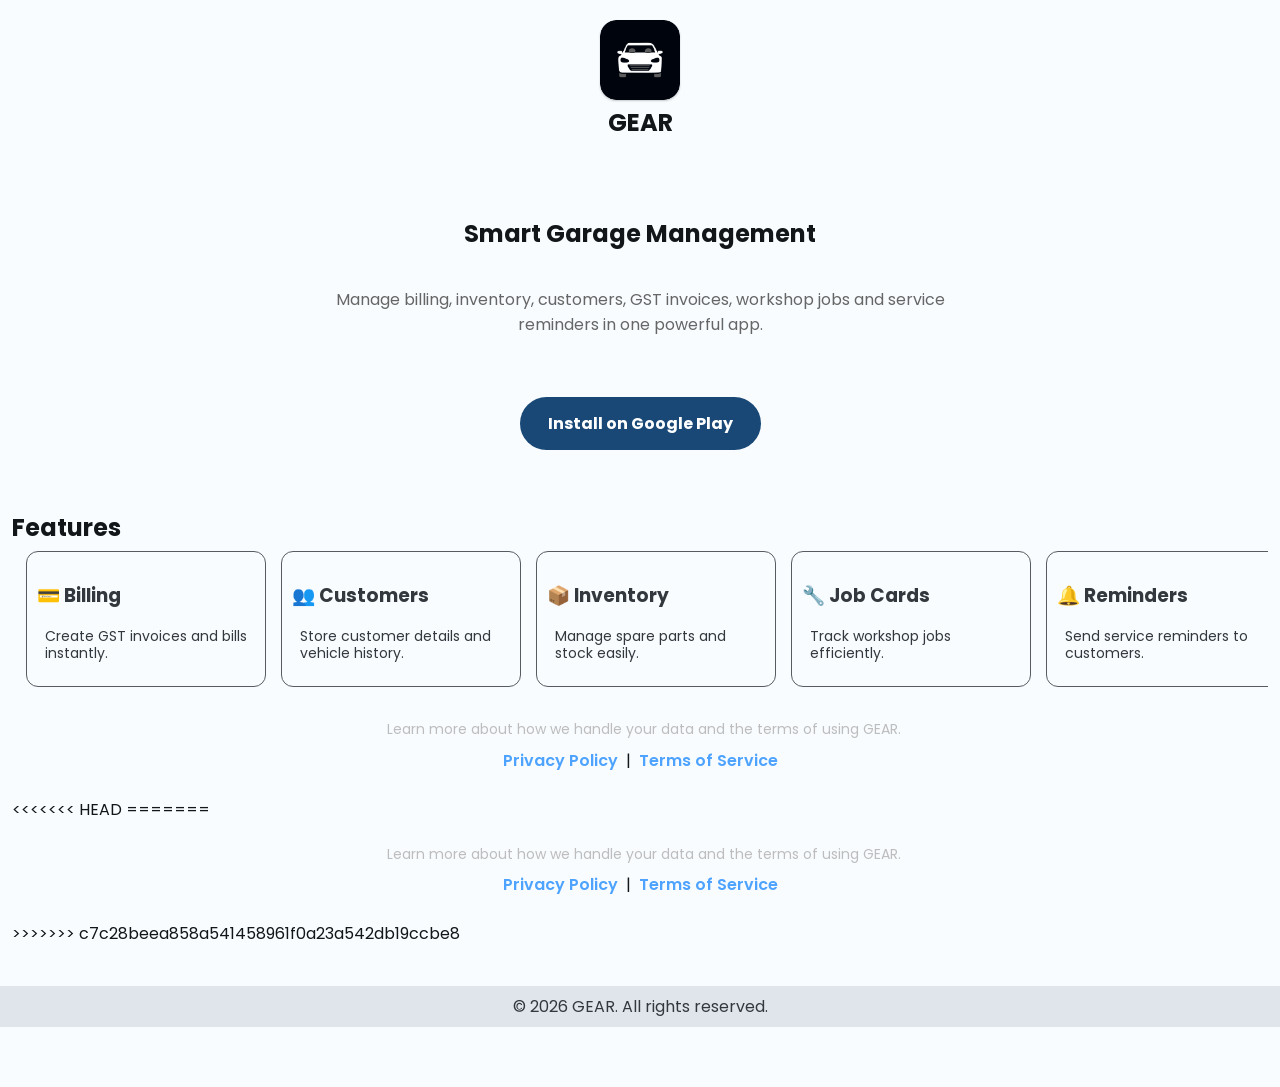
==== index.html @ 9f18edc9 "no" ====
<!DOCTYPE html>
<html lang="en">

  <head>
    <meta charset="UTF-8">
    <meta name="viewport" content="width=device-width, initial-scale=1.0">
    <title>GEAR - Smart Garage Management</title>
    <link rel="stylesheet" href="style.css">
  </head>

  <body>


    <!-- App Launcher or Grid list icon integration code setup link options layout -->
    <div class="app-item-container">
      <div class="app-icon" aria-label="App Launcher Icon" role="img"></div>
      <h1>GEAR</h1>
    </div>



    <section class="hero">
      <h2>Smart Garage Management</h2>

      <p>
        Manage billing, inventory, customers, GST invoices,
        workshop jobs and service reminders in one powerful app.
      </p>


      <a class="play-btn" href="https://play.google.com/store/apps/details?id=blueleaf.soft.gear">Install on Google
        Play </a>
    </section>

    <div class="content">
      <h2>Features</h2>

      <div class="features">


        <div class="card3">
          <h3>💳 Billing</h3>
          <p>Create GST invoices and bills instantly.</p>
        </div>

        <div class="card3">
          <h3>👥 Customers</h3>
          <p>Store customer details and vehicle history.</p>
        </div>

        <div class="card3">
          <h3>📦 Inventory</h3>
          <p>Manage spare parts and stock easily.</p>
        </div>


        <div class="card3">
          <h3>🔧 Job Cards</h3>
          <p>Track workshop jobs efficiently.</p>
        </div>

        <div class="card3">
          <h3>🔔 Reminders</h3>
          <p>Send service reminders to customers.</p>
        </div>


        <div class="card3">
          <h3>☁️ Backup</h3>
          <p>Secure cloud backup and restore.</p>
        </div>

        <div class="card3">
          <h3>👨‍💼 Employees</h3>
          <p>Manage employees with ease.</p>
        </div>

        <div class="card3">
          <h3>📊 Reports</h3>
          <p>View sales and business reports.</p>
        </div>
      </div>
    

					<div class="links">
      <p>
        Learn more about how we handle your data and the terms of using GEAR.
      </p>
      
      <a href="privacy-policy.html">Privacy Policy</a>
      &nbsp;|&nbsp;
      <a href="terms-of-services.html">Terms of Service</a>
    </div>

<<<<<<< HEAD

=======
    <div class="links">
      <p>
        Learn more about how we handle your data and the terms of using GEAR.
      </p>
      
      <a href="privacy-policy.html">Privacy Policy</a>
      &nbsp;|&nbsp;
      <a href="terms-of-services.html">Terms of Service</a>
    </div>
>>>>>>> c7c28beea858a541458961f0a23a542db19ccbe8
    </div>

    <footer id="footerText"></footer>
    <script src="script.js"></script>
  </body>

</html>
---- style.css ----
/* Google Font */
@import url('https://fonts.googleapis.com/css2?family=Poppins:wght@300;400;500;600;700&display=swap');

* {
    margin-left: auto;
    margin-right: auto;
    padding: 0;
    box-sizing: border-box;
    font-family: 'Poppins', sans-serif;
}

body {
    background-color: var(--md-sys-color-background);
    color: var(--md-sys-color-on-background);
}

.app-item-container {
    display: flex;
    flex-direction: column;
    /* Icon mela, text keela */
    align-items: center;
    justify-content: center;
    margin-top: 20px;
    width: 80px;
    /* Gap already 8px irukura nala, margin separate ah thevai illa */
    text-decoration: none;
    cursor: pointer;
}

/* Selector select pannum podhu h1 element match aaguranu dynamic check */
.app-item-container h1 {
    margin-top: 5px;
    font-size: 24px;
    /* 24px icon sized box standard container ku romba perusa irukum, so 14px-16px is best */
    font-weight: bold;
    /* Make sure unga color value set path visible */
    text-align: center;
}

.app-icon {
    background-image: url('logo.png');
    /* Unga app icon path */
    background-repeat: no-repeat;
    background-position: center;
    background-size: cover;

    /* M3 Standard Component Dimensions */
    width: 80px;
    height: 80px;

    /* M3 Adaptive Icon Shape - Custom Rounded Corners */
    border-radius: 16px;

    /* Subtle Elevation shadow dynamic logic */
    box-shadow: 0px 1px 2px rgba(0, 0, 0, 0.2);
}

/* Dark mode setup (M3 color matching strategy) */
@media (prefers-color-scheme: dark) {
    .brand-logo {
        /* Bright background light theme logos dark theme la eye-strain custom controls setup standard shift alternative black icon settings code value setup rules */
        background-image: url('assets/logo-dark-mode.svg');
    }
}




/* Header */
header {
    background: #2563eb;
    color: #fff;
    padding: 20px 10%;
    display: flex;
    justify-content: space-between;
    align-items: center;
}

.logo {
    width: 80px;
    height: 80px;
    display: block;
    margin: 0 auto;
}

.logo-container {
    text-align: center;
    margin-top: 20px;
}

.logo-container img {
    width: 80px;
    height: 80px;
}

.logo-container h1 {
    margin-top: 0px;
    margin-bottom: 10px;
    font-size: 24px;
    font-weight: bold;
}

.content {
    padding: 0 12px;
    text-align: left;
}

.content h2 {
    font-size: 24px;
    margin-bottom: 6px;
}

.content p {
    font-size: 14px;
    padding-left: 8px;
    line-height: 1.2;
}

.content ul {
    padding-left: 24px;
}

.content ol {
    padding-left: 24px;
}

.content li {
    margin-bottom: 2px;
}

nav a {
    color: #fff;
    text-decoration: none;
    margin-left: 20px;
    transition: .3s;
}

nav a:hover {
    color: #ffd54f;
}

/* Hero */
.hero {
    display: flex;
    justify-content: center;
    align-items: center;
    flex-direction: column;
    text-align: center;
    padding: 40px;
}

.hero h1 {
    font-size: 52px;
    margin-bottom: 15px;
}

.hero p {
    max-width: 650px;
    color: #666;
    margin-bottom: 30px;
}

.btn {
    display: inline-block;
    background: #2563eb;
    color: #fff;
    text-decoration: none;
    padding: 14px 28px;
    border-radius: 8px;
    transition: .3s;
}

.btn:hover {
    background: #1d4ed8;
    transform: translateY(-2px);
}

/* Cards */
.cards {
    display: grid;
    grid-template-columns: repeat(auto-fit, minmax(250px, 1fr));
    gap: 25px;
    padding: 30px 10%;
}

.card {
    background: #fff;
    padding: 5px;
    border-radius: 12px;
    box-shadow: 0 5px 5px rgba(0, 0, 0, .08);
    transition: .3s;
}

.card:hover {
    transform: translateY(-8px);
}

.card dl {
    padding: 10px;
}

.card dt {
    font-size: 14px;
}

.card h3 {
    margin-bottom: 0px;
}


.m3-card-outlined {
    background-color: var(--md-sys-color-surface);
    color: var(--md-sys-color-on-surface);
    border-radius: 12px;
    padding: 16px;
    border: 1px solid var(--md-sys-color-outline);
}

.features {
    display: flex;
    overflow-x: auto;
    gap: 15px;
    padding-bottom: 10px;
    scroll-behavior: smooth;
    padding-left: 14px;
    padding-right: 14px;
}

.card3 {
    min-width: 240px;
    padding: 10px;
    background-color: var(--md-sys-color-surface);
    color: var(--md-sys-color-on-surface);
    border-radius: 12px;
    border: 1px solid var(--md-sys-color-outline);
}

.features::-webkit-scrollbar {
    height: 2px;
}

.features::-webkit-scrollbar-thumb {
    background: var(--md-sys-color-primary);
    border-radius: 10px;
}

/* Contact */
.contact {
    padding: 60px 10%;
}

input,
textarea {
    width: 100%;
    padding: 12px;
    margin: 10px 0;
    border: 1px solid #ddd;
    border-radius: 8px;
}

button {
    background: #2563eb;
    color: #fff;
    border: none;
    margin-top: 40px;
    padding: 10px 14px;
    border-radius: 8px;
    cursor: pointer;
}

button:hover {
    background: #1d4ed8;
}

.button a {
    text-decoration: none;
    background: #fff;
    color: #1565C0;
    border: 2px solid #1565C0;
    padding: 12px 24px;
    border-radius: 30px;
    font-weight: bold;
}

.play-btn {
    display: block;
    margin-top: 30px;
    background: var(--md-sys-color-primary);
    color: var(--md-sys-color-on-primary);
    text-decoration: none;
    padding: 14px 28px;
    border-radius: 30px;
    font-weight: bold;
}

/* Footer */
footer {
    background: var(--md-sys-color-surface-variant);
    color: var(--md-sys-color-on-surface);
    text-align: center;
    padding: 8px;
    margin-top: 40px;
    margin-bottom: 60px;
}



.footer::after {
    content: "© 2026 GEAR. All Rights Reserved.";
    display: block;
    text-align: center;
    color: var(--md-sys-color-on-surface-variant);
    font-size: 14px;
}

.links {
    text-align: center;
    margin-top: 24px;
    margin-bottom: 24px;
}

.links p {
    margin-bottom: 10px;
    color: #bdbdbd;
}

.links a {
    color: #4da3ff;
    text-decoration: none;
    font-weight: 600;
}

.links a:hover {
    text-decoration: underline;
}


/* Responsive */
@media(max-width:768px) {

    header {
        flex-direction: column;
    }

    nav {
        margin-top: 15px;
    }

    nav a {
        display: inline-block;
        margin: 10px;
    }

    .hero h1 {
        font-size: 36px;
    }
}

/* Universal Anchor Link properties logic */
a,
a:visited {
    /* Heavy browser default dark blue replacement */
    color: var(--md-sys-color-primary);
    text-decoration: underline;
    transition: opacity 0.2s ease;
}

/* Hover or Active interaction mapping properties */
a:hover,
a:focus {
    color: var(--md-sys-color-primary-container);
    opacity: 0.85;
    /* Subtle micro interaction shift */
}



:root {
    --md-sys-color-primary: #194876;
    --md-sys-color-on-primary: #FFFFFF;
    --md-sys-color-primary-container: #D0E8FF;
    --md-sys-color-on-primary-container: #263D54;
    --md-sys-color-secondary: #414C57;
    --md-sys-color-on-secondary: #FFFFFF;
    --md-sys-color-secondary-container: #D0E8FF;
    --md-sys-color-on-secondary-container: #3F4D5A;
    --md-sys-color-tertiary: #64123B;
    --md-sys-color-on-tertiary: #FFFFFF;
    --md-sys-color-tertiary-container: #FFB2D9;
    --md-sys-color-on-tertiary-container: #622041;
    --md-sys-color-error: #BA1A37;
    --md-sys-color-on-error: #FFFFFF;
    --md-sys-color-error-container: #FFCCD5;
    --md-sys-color-on-error-container: #620011;
    --md-sys-color-background: #F8FCFF;
    --md-sys-color-on-background: #131618;
    --md-sys-color-surface: #F8FCFF;
    --md-sys-color-on-surface: #32383D;
    --md-sys-color-surface-tint: #4A708C;
    --md-sys-color-surface-variant: #DFE5EB;
    --md-sys-color-on-surface-variant: #32373B;
    --md-sys-color-outline: #565C62;
    --md-sys-color-outline-variant: #B3BFCB;
    --md-sys-color-primary-fixed: #C8E4FF;
    --md-sys-color-on-primary-fixed: #00152A;
    --md-sys-color-primary-fixed-dim: #8CC6FE;
    --md-sys-color-on-primary-fixed-variant: #173959;
    --md-sys-color-secondary-fixed: #D0E8FF;
    --md-sys-color-on-secondary-fixed: #101820;
    --md-sys-color-secondary-fixed-dim: #ADC5DC;
    --md-sys-color-on-secondary-fixed-variant: #2F3A44;
    --md-sys-color-tertiary-fixed: #FFB2D9;
    --md-sys-color-on-tertiary-fixed: #230012;
    --md-sys-color-tertiary-fixed-dim: #EB79B2;
    --md-sys-color-on-tertiary-fixed-variant: #4A1831;
    --md-sys-color-inverse-surface: #232629;
    --md-sys-color-inverse-on-surface: #E9F3FD;
    --md-sys-color-surface-dim: #CCD7E0;
    --md-sys-color-surface-bright: #F6FBFF;
    --md-sys-color-surface-container-lowest: #FFFFFF;
    --md-sys-color-surface-container-low: #ECF7FF;
    --md-sys-color-surface-container: #E5F0F9;
    --md-sys-color-surface-container-high: #DDEAF3;
    --md-sys-color-surface-container-highest: #D7E2EB;
    --md-sys-color-scrim: #000000;
    --md-sys-color-shadow: #000000;
}

@media (prefers-color-scheme: dark) {
    :root {
        --md-sys-color-primary: #CBE5FF;
        --md-sys-color-on-primary: #244769;
        --md-sys-color-primary-container: #40668C;
        --md-sys-color-on-primary-container: #E3F1FF;
        --md-sys-color-secondary: #CDDCEA;
        --md-sys-color-on-secondary: #0F1A24;
        --md-sys-color-secondary-container: #4F6171;
        --md-sys-color-on-secondary-container: #D9EDFF;
        --md-sys-color-tertiary: #EDBFD6;
        --md-sys-color-on-tertiary: #480B2A;
        --md-sys-color-tertiary-container: #7B2852;
        --md-sys-color-on-tertiary-container: #FFC1E0;
        --md-sys-color-error: #FFABBA;
        --md-sys-color-on-error: #830017;
        --md-sys-color-error-container: #B80021;
        --md-sys-color-on-error-container: #FFE0E6;
        --md-sys-color-background: #0B0D0E;
        --md-sys-color-on-background: #F5F6F7;
        --md-sys-color-surface: #111519;
        --md-sys-color-on-surface: #E7EDF3;
        --md-sys-color-surface-tint: #B1D8FF;
        --md-sys-color-surface-variant: #43494E;
        --md-sys-color-on-surface-variant: #D2D7DB;
        --md-sys-color-outline: #A9B0B6;
        --md-sys-color-outline-variant: #545D65;
        --md-sys-color-primary-fixed: #DEEFFF;
        --md-sys-color-on-primary-fixed: #002446;
        --md-sys-color-primary-fixed-dim: #BADDFE;
        --md-sys-color-on-primary-fixed-variant: #265F94;
        --md-sys-color-secondary-fixed: #E3F1FF;
        --md-sys-color-on-secondary-fixed: #1A2836;
        --md-sys-color-secondary-fixed-dim: #CDDCEA;
        --md-sys-color-on-secondary-fixed-variant: #4F6171;
        --md-sys-color-tertiary-fixed: #FFD1E8;
        --md-sys-color-on-tertiary-fixed: #3A001D;
        --md-sys-color-tertiary-fixed-dim: #F3AFD1;
        --md-sys-color-on-tertiary-fixed-variant: #7B2852;
        --md-sys-color-inverse-surface: #E7EDF3;
        --md-sys-color-inverse-on-surface: #3A4045;
        --md-sys-color-surface-dim: #151A1F;
        --md-sys-color-surface-bright: #454B51;
        --md-sys-color-surface-container-lowest: #0F1419;
        --md-sys-color-surface-container-low: #1F252A;
        --md-sys-color-surface-container: #242A30;
        --md-sys-color-surface-container-high: #32383D;
        --md-sys-color-surface-container-highest: #3F454B;
        --md-sys-color-scrim: #000000;
        --md-sys-color-shadow: #000000;
    }
}
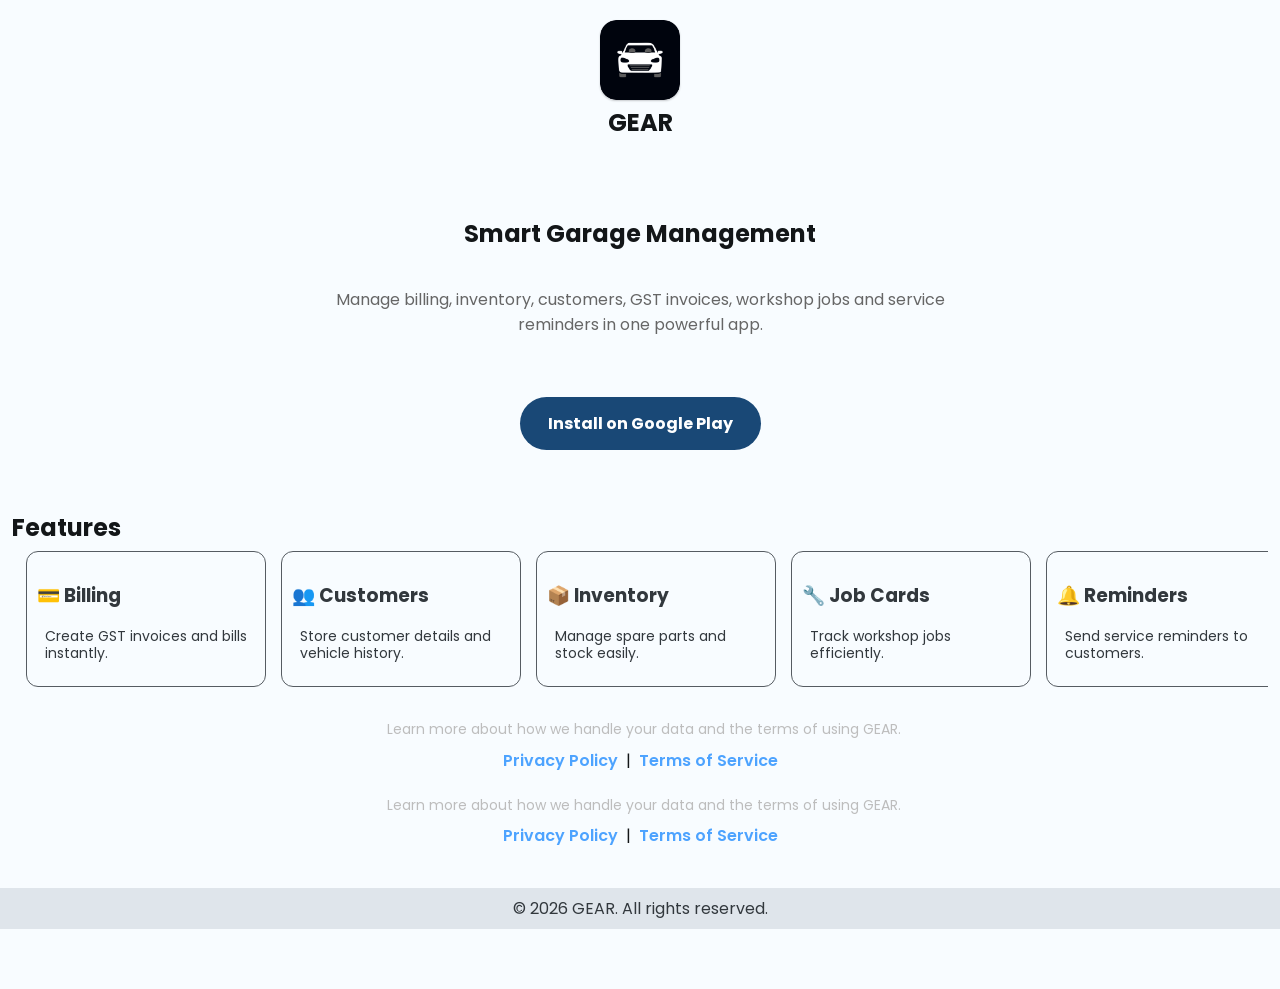
==== commit 6f96c18c: "index fix" ====
--- a/index.html
+++ b/index.html
@@ -92,9 +92,6 @@
       <a href="terms-of-services.html">Terms of Service</a>
     </div>
 
-<<<<<<< HEAD
-
-=======
     <div class="links">
       <p>
         Learn more about how we handle your data and the terms of using GEAR.
@@ -104,7 +101,6 @@
       &nbsp;|&nbsp;
       <a href="terms-of-services.html">Terms of Service</a>
     </div>
->>>>>>> c7c28beea858a541458961f0a23a542db19ccbe8
     </div>
 
     <footer id="footerText"></footer>
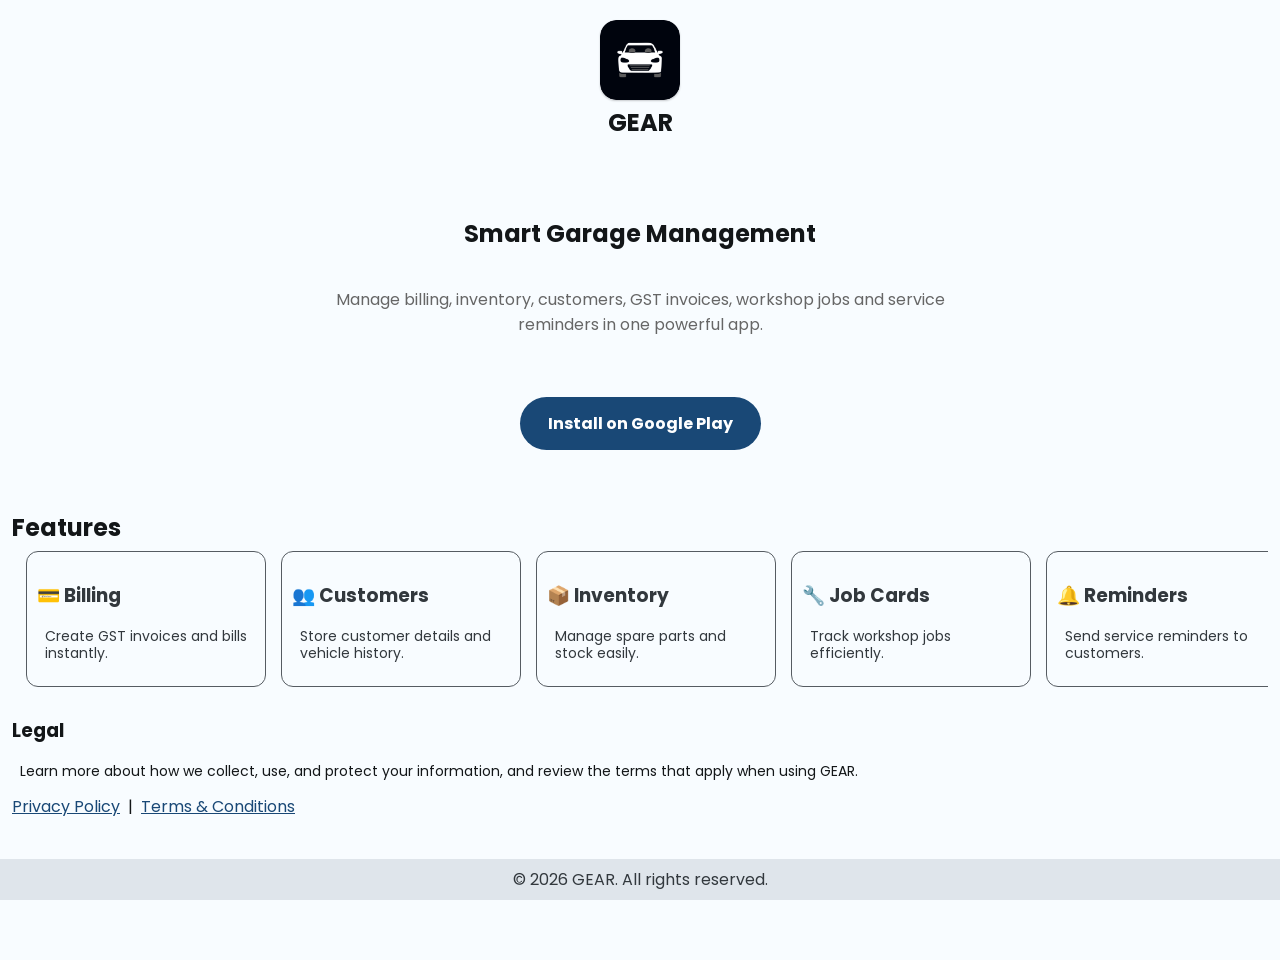
==== commit 26b66b50: "final fix" ====
--- a/index.html
+++ b/index.html
@@ -80,27 +80,21 @@
           <p>View sales and business reports.</p>
         </div>
       </div>
-    
 
-					<div class="links">
-      <p>
-        Learn more about how we handle your data and the terms of using GEAR.
-      </p>
+
+      <div class="legal-section">
+        <h3>Legal</h3>
+        <p>
+          Learn more about how we collect, use, and protect your information,
+          and review the terms that apply when using GEAR.
+        </p>
+        <div class="legal-links">
+          <a href="privacy.html" id="privacyLink">Privacy Policy</a>
+          <span>&nbsp;|&nbsp;</span>
+          <a href="terms.html" id="termsLink">Terms of Service</a>
+        </div>
+      </div>
       
-      <a href="privacy-policy.html">Privacy Policy</a>
-      &nbsp;|&nbsp;
-      <a href="terms-of-services.html">Terms of Service</a>
-    </div>
-
-    <div class="links">
-      <p>
-        Learn more about how we handle your data and the terms of using GEAR.
-      </p>
-      
-      <a href="privacy-policy.html">Privacy Policy</a>
-      &nbsp;|&nbsp;
-      <a href="terms-of-services.html">Terms of Service</a>
-    </div>
     </div>
 
     <footer id="footerText"></footer>
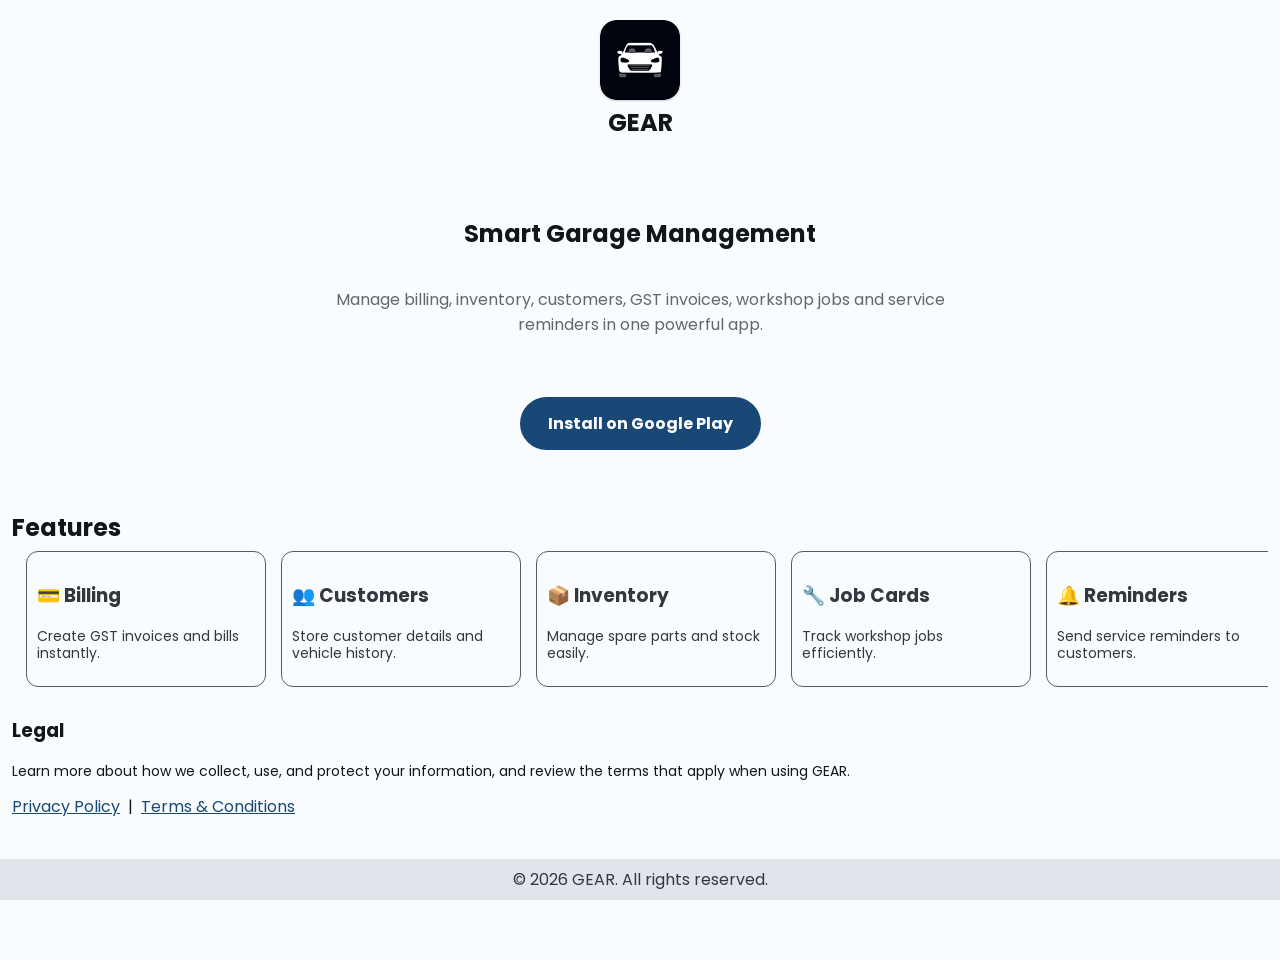
==== commit fa306028: "seo update" ====
--- a/index.html
+++ b/index.html
@@ -2,11 +2,43 @@
 <html lang="en">
 
   <head>
+
     <meta charset="UTF-8">
+
     <meta name="viewport" content="width=device-width, initial-scale=1.0">
     <title>GEAR - Smart Garage Management</title>
+    <meta name="description" content="GEAR is a smart garage management platform for workshops. View vehicle service history, invoices, due or credit balance, and spare parts details online.">
+    <meta name="keywords" content="GEAR, Garage Management, Workshop Billing, Vehicle Service, Service History, Invoice, Garage Software">
+    <meta name="author" content="blueleafsoft">
+
+    <meta name="robots" content="index, follow">
+    <meta name="theme-color" content="#0F1115">
+
+    <link rel="canonical" href="https://gearapp.in/">
+
+
+    <!-- Open Graph -->
+
+    <meta property="og:type" content="website">
+    <meta property="og:title" content="GEAR - Smart Garage Management">
+    <meta property="og:description" content="Manage workshop billing and view vehicle service history online.">
+    <meta property="og:url" content="https://gearapp.in/">
+    <meta property="og:image" content="https://gearapp.in/logo.svg">
+
+
+    <!-- Twitter -->
+
+    <meta name="twitter:card" content="summary_large_image">
+    <meta name="twitter:title" content="GEAR - Smart Garage Management">
+    <meta name="twitter:description" content="Smart garage management platform for workshops.">
+    <meta name="twitter:image" content="https://gearapp.in/logo.svg">
+
+
+    <link rel="icon" type="image/png" href="logo.png">
     <link rel="stylesheet" href="style.css">
+
   </head>
+
 
   <body>
 
@@ -89,12 +121,12 @@
           and review the terms that apply when using GEAR.
         </p>
         <div class="legal-links">
-          <a href="privacy.html" id="privacyLink">Privacy Policy</a>
+          <a id="privacyLink"></a>
           <span>&nbsp;|&nbsp;</span>
-          <a href="terms.html" id="termsLink">Terms of Service</a>
+          <a id="termsLink"></a>
         </div>
       </div>
-      
+
     </div>
 
     <footer id="footerText"></footer>
--- a/style.css
+++ b/style.css
@@ -1,15 +1,21 @@
 /* Google Font */
 @import url('https://fonts.googleapis.com/css2?family=Poppins:wght@300;400;500;600;700&display=swap');
+@import url('https://fonts.googleapis.com/icon?family=Material+Icons');
+@import url("css/theme.css");
+@import url("css/table.css");
+
 
 * {
-    margin-left: auto;
-    margin-right: auto;
     padding: 0;
     box-sizing: border-box;
     font-family: 'Poppins', sans-serif;
 }
 
 body {
+	margin-left: auto;
+    margin-right: auto;
+    width: 100%;
+    max-width: 1280px;
     background-color: var(--md-sys-color-background);
     color: var(--md-sys-color-on-background);
 }
@@ -17,54 +23,29 @@
 .app-item-container {
     display: flex;
     flex-direction: column;
-    /* Icon mela, text keela */
     align-items: center;
     justify-content: center;
     margin-top: 20px;
-    width: 80px;
-    /* Gap already 8px irukura nala, margin separate ah thevai illa */
     text-decoration: none;
-    cursor: pointer;
-}
-
-/* Selector select pannum podhu h1 element match aaguranu dynamic check */
+}
+
 .app-item-container h1 {
     margin-top: 5px;
     font-size: 24px;
-    /* 24px icon sized box standard container ku romba perusa irukum, so 14px-16px is best */
     font-weight: bold;
-    /* Make sure unga color value set path visible */
     text-align: center;
 }
 
 .app-icon {
     background-image: url('logo.png');
-    /* Unga app icon path */
     background-repeat: no-repeat;
     background-position: center;
     background-size: cover;
-
-    /* M3 Standard Component Dimensions */
     width: 80px;
     height: 80px;
-
-    /* M3 Adaptive Icon Shape - Custom Rounded Corners */
     border-radius: 16px;
-
-    /* Subtle Elevation shadow dynamic logic */
     box-shadow: 0px 1px 2px rgba(0, 0, 0, 0.2);
 }
-
-/* Dark mode setup (M3 color matching strategy) */
-@media (prefers-color-scheme: dark) {
-    .brand-logo {
-        /* Bright background light theme logos dark theme la eye-strain custom controls setup standard shift alternative black icon settings code value setup rules */
-        background-image: url('assets/logo-dark-mode.svg');
-    }
-}
-
-
-
 
 /* Header */
 header {
@@ -112,7 +93,7 @@
 
 .content p {
     font-size: 14px;
-    padding-left: 8px;
+    padding-left: 0px;
     line-height: 1.2;
 }
 
@@ -126,17 +107,6 @@
 
 .content li {
     margin-bottom: 2px;
-}
-
-nav a {
-    color: #fff;
-    text-decoration: none;
-    margin-left: 20px;
-    transition: .3s;
-}
-
-nav a:hover {
-    color: #ffd54f;
 }
 
 /* Hero */
@@ -175,6 +145,36 @@
     transform: translateY(-2px);
 }
 
+#loadingScreen {
+     position: fixed;
+     inset: 0;
+     background: var(--md-sys-color-surface);
+     display: flex;
+     flex-direction: column;
+     justify-content: center;
+     align-items: center;
+     z-index: 9999;
+}
+
+.loader {
+    width: 40px;
+    height: 40px;
+    border: 4px solid var(--md-sys-color-surface-variant);
+    border-top: 4px solid var(--md-sys-color-primary);
+    border-radius: 50%;
+    animation: spin 1s linear infinite;
+}
+ 
+
+@keyframes spin {
+  
+    to {
+  transform: rotate(360deg);
+    }
+  
+}
+
+
 /* Cards */
 .cards {
     display: grid;
@@ -236,7 +236,7 @@
 }
 
 .features::-webkit-scrollbar {
-    height: 2px;
+    height: 4px;
 }
 
 .features::-webkit-scrollbar-thumb {
@@ -293,6 +293,147 @@
     font-weight: bold;
 }
 
+#vehicleList{
+    display:flex;
+    flex-direction:column;
+    gap:15px;
+    width: 100%;
+    align-items: stretch; 
+}
+#serviceList{
+    display:flex;
+    flex-direction:column;
+    gap:5px;
+    width: 100%;
+    align-items: stretch; 
+}
+.adapter{
+    background: var(--md-sys-color-surface-container-lowest);
+    color: var(--md-sys-color-on-surface);
+    padding: 0px;
+    overflow:hidden;
+    border-radius: 6px;
+    cursor: pointer;
+    display: block;
+    box-sizing: border-box;
+}
+.service-item {
+    pointer-events: none;
+}
+.service-item .adapter {
+   pointer-events: none;
+   -webkit-tap-highlight-color: transparent;
+}
+
+
+.left-bar{
+    background: var(--md-sys-color-on-primary-fixed-variant);
+    width:5px;
+    align-self:stretch;
+}
+
+.horizontal{
+	display:flex;
+	flex: 1;
+	flex-direction: row;
+	justify-content: vertical center;
+	width: 100%;
+}
+.vertical{
+    color: var(--md-sys-color-on-surface);
+    display: flex;
+    flex-direction: column;
+    margin-top: 5px;
+    flex: 1;
+    gap: 0px;  
+}
+.vertical h4{
+    margin: 0;
+}
+
+.vertical p{
+   font-size: 0.83em;
+   margin: 0;
+}
+.credit-text{
+	color: var(--color-green);
+	font-size: 0.83em;
+    margin: 0;
+}
+.due-text{
+	font-size: 0.83em;
+    margin: 0;
+	color: var(--md-sys-color-error);
+}
+.amount{
+	color: var(--md-sys-color-primary);
+	margin: 10px;
+}
+.amount p{
+	font-weight: bold;
+ 	font-size: 16px;
+}
+
+
+.material-icons {
+  font-size: 16px;
+  color: var(--md-sys-color-on-surface-variant);
+}
+
+.title-bar{ 
+   background: var(--md-sys-color-surface-container);
+   color: var(--md-sys-color-primary);
+   
+   overflow:hidden;
+   border-radius: 6px;
+   
+   padding: 5px;
+   margin-bottom : 10px;
+   margin-top: 10px;
+}
+
+.title-bar h4{
+		margin: 5px;
+	}
+	
+.icon-medium{
+			width:48px;
+   height:48px;
+   
+    background: var(--md-sys-color-surface-container-low);
+    color: var(--md-sys-color-on-surface-variant);
+    display:flex;
+    align-items:center;
+    justify-content:center;
+
+    border-radius:24px;   
+}
+
+.icon{
+    width:64px;
+    height:64px;
+    margin: 5px;
+
+    display:flex;
+    align-items:center;
+    justify-content:center;
+
+    background: var(--md-sys-color-surface-container-low);
+    color: var(--md-sys-color-on-surface-variant);
+    
+    border-radius:8px;   /* 0 = perfect square */
+}
+.divider-vertical {
+    width: 1px;
+    height: 100%;
+    background: var(--md-sys-color-outline);
+}
+.divider-horizontal {
+    width: 100%;
+    height: 1px;
+    background: var(--md-sys-color-outline);
+}
+
 /* Footer */
 footer {
     background: var(--md-sys-color-surface-variant);
@@ -372,109 +513,3 @@
     opacity: 0.85;
     /* Subtle micro interaction shift */
 }
-
-
-
-:root {
-    --md-sys-color-primary: #194876;
-    --md-sys-color-on-primary: #FFFFFF;
-    --md-sys-color-primary-container: #D0E8FF;
-    --md-sys-color-on-primary-container: #263D54;
-    --md-sys-color-secondary: #414C57;
-    --md-sys-color-on-secondary: #FFFFFF;
-    --md-sys-color-secondary-container: #D0E8FF;
-    --md-sys-color-on-secondary-container: #3F4D5A;
-    --md-sys-color-tertiary: #64123B;
-    --md-sys-color-on-tertiary: #FFFFFF;
-    --md-sys-color-tertiary-container: #FFB2D9;
-    --md-sys-color-on-tertiary-container: #622041;
-    --md-sys-color-error: #BA1A37;
-    --md-sys-color-on-error: #FFFFFF;
-    --md-sys-color-error-container: #FFCCD5;
-    --md-sys-color-on-error-container: #620011;
-    --md-sys-color-background: #F8FCFF;
-    --md-sys-color-on-background: #131618;
-    --md-sys-color-surface: #F8FCFF;
-    --md-sys-color-on-surface: #32383D;
-    --md-sys-color-surface-tint: #4A708C;
-    --md-sys-color-surface-variant: #DFE5EB;
-    --md-sys-color-on-surface-variant: #32373B;
-    --md-sys-color-outline: #565C62;
-    --md-sys-color-outline-variant: #B3BFCB;
-    --md-sys-color-primary-fixed: #C8E4FF;
-    --md-sys-color-on-primary-fixed: #00152A;
-    --md-sys-color-primary-fixed-dim: #8CC6FE;
-    --md-sys-color-on-primary-fixed-variant: #173959;
-    --md-sys-color-secondary-fixed: #D0E8FF;
-    --md-sys-color-on-secondary-fixed: #101820;
-    --md-sys-color-secondary-fixed-dim: #ADC5DC;
-    --md-sys-color-on-secondary-fixed-variant: #2F3A44;
-    --md-sys-color-tertiary-fixed: #FFB2D9;
-    --md-sys-color-on-tertiary-fixed: #230012;
-    --md-sys-color-tertiary-fixed-dim: #EB79B2;
-    --md-sys-color-on-tertiary-fixed-variant: #4A1831;
-    --md-sys-color-inverse-surface: #232629;
-    --md-sys-color-inverse-on-surface: #E9F3FD;
-    --md-sys-color-surface-dim: #CCD7E0;
-    --md-sys-color-surface-bright: #F6FBFF;
-    --md-sys-color-surface-container-lowest: #FFFFFF;
-    --md-sys-color-surface-container-low: #ECF7FF;
-    --md-sys-color-surface-container: #E5F0F9;
-    --md-sys-color-surface-container-high: #DDEAF3;
-    --md-sys-color-surface-container-highest: #D7E2EB;
-    --md-sys-color-scrim: #000000;
-    --md-sys-color-shadow: #000000;
-}
-
-@media (prefers-color-scheme: dark) {
-    :root {
-        --md-sys-color-primary: #CBE5FF;
-        --md-sys-color-on-primary: #244769;
-        --md-sys-color-primary-container: #40668C;
-        --md-sys-color-on-primary-container: #E3F1FF;
-        --md-sys-color-secondary: #CDDCEA;
-        --md-sys-color-on-secondary: #0F1A24;
-        --md-sys-color-secondary-container: #4F6171;
-        --md-sys-color-on-secondary-container: #D9EDFF;
-        --md-sys-color-tertiary: #EDBFD6;
-        --md-sys-color-on-tertiary: #480B2A;
-        --md-sys-color-tertiary-container: #7B2852;
-        --md-sys-color-on-tertiary-container: #FFC1E0;
-        --md-sys-color-error: #FFABBA;
-        --md-sys-color-on-error: #830017;
-        --md-sys-color-error-container: #B80021;
-        --md-sys-color-on-error-container: #FFE0E6;
-        --md-sys-color-background: #0B0D0E;
-        --md-sys-color-on-background: #F5F6F7;
-        --md-sys-color-surface: #111519;
-        --md-sys-color-on-surface: #E7EDF3;
-        --md-sys-color-surface-tint: #B1D8FF;
-        --md-sys-color-surface-variant: #43494E;
-        --md-sys-color-on-surface-variant: #D2D7DB;
-        --md-sys-color-outline: #A9B0B6;
-        --md-sys-color-outline-variant: #545D65;
-        --md-sys-color-primary-fixed: #DEEFFF;
-        --md-sys-color-on-primary-fixed: #002446;
-        --md-sys-color-primary-fixed-dim: #BADDFE;
-        --md-sys-color-on-primary-fixed-variant: #265F94;
-        --md-sys-color-secondary-fixed: #E3F1FF;
-        --md-sys-color-on-secondary-fixed: #1A2836;
-        --md-sys-color-secondary-fixed-dim: #CDDCEA;
-        --md-sys-color-on-secondary-fixed-variant: #4F6171;
-        --md-sys-color-tertiary-fixed: #FFD1E8;
-        --md-sys-color-on-tertiary-fixed: #3A001D;
-        --md-sys-color-tertiary-fixed-dim: #F3AFD1;
-        --md-sys-color-on-tertiary-fixed-variant: #7B2852;
-        --md-sys-color-inverse-surface: #E7EDF3;
-        --md-sys-color-inverse-on-surface: #3A4045;
-        --md-sys-color-surface-dim: #151A1F;
-        --md-sys-color-surface-bright: #454B51;
-        --md-sys-color-surface-container-lowest: #0F1419;
-        --md-sys-color-surface-container-low: #1F252A;
-        --md-sys-color-surface-container: #242A30;
-        --md-sys-color-surface-container-high: #32383D;
-        --md-sys-color-surface-container-highest: #3F454B;
-        --md-sys-color-scrim: #000000;
-        --md-sys-color-shadow: #000000;
-    }
-}
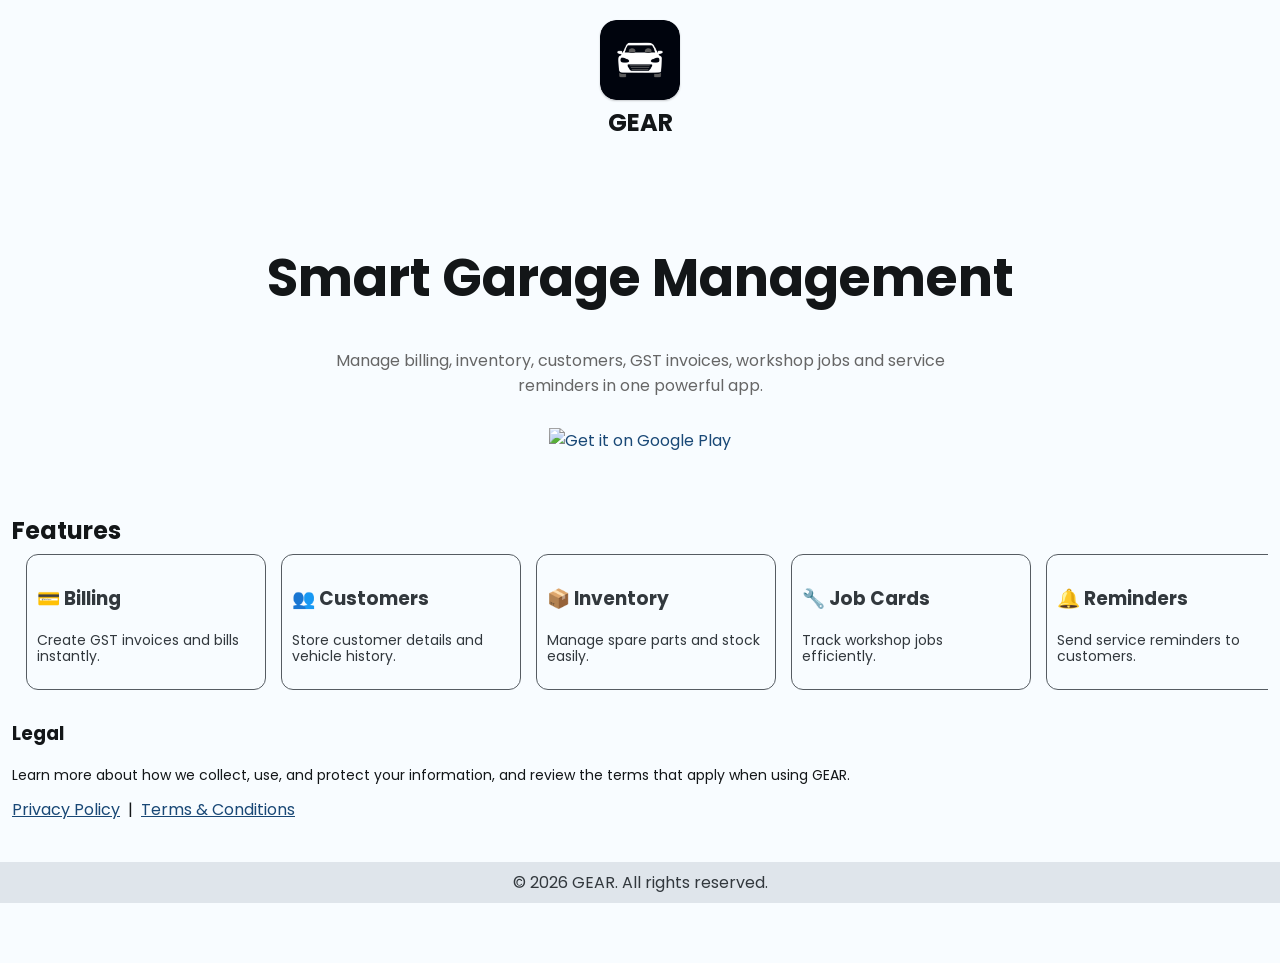
==== commit 43e65727: "play button update" ====
--- a/index.html
+++ b/index.html
@@ -52,17 +52,18 @@
 
 
     <section class="hero">
-      <h2>Smart Garage Management</h2>
+      <h1>Smart Garage Management</h1>
 
       <p>
         Manage billing, inventory, customers, GST invoices,
         workshop jobs and service reminders in one powerful app.
       </p>
 
-
-      <a class="play-btn" href="https://play.google.com/store/apps/details?id=blueleaf.soft.gear">Install on Google
-        Play </a>
+      <a class="play-btn" href="https://play.google.com/store/apps/details?id=blueleaf.soft.gear" target="_blank" rel="noopener noreferrer">
+        <img alt="Get it on Google Play" src="https://play.google.com/intl/en_us/badges/static/images/badges/en_badge_web_generic.png" />
+      </a>
     </section>
+    
 
     <div class="content">
       <h2>Features</h2>
--- a/style.css
+++ b/style.css
@@ -283,15 +283,27 @@
 }
 
 .play-btn {
-    display: block;
-    margin-top: 30px;
-    background: var(--md-sys-color-primary);
-    color: var(--md-sys-color-on-primary);
+    display: inline-block;
     text-decoration: none;
-    padding: 14px 28px;
-    border-radius: 30px;
-    font-weight: bold;
-}
+}
+
+
+.play-btn img {
+ 
+  width: 180px;
+ 
+  height: auto;
+
+}
+
+
+.play-btn:hover {
+ 
+  transform: scale(1.05);
+
+}
+
+
 
 #vehicleList{
     display:flex;
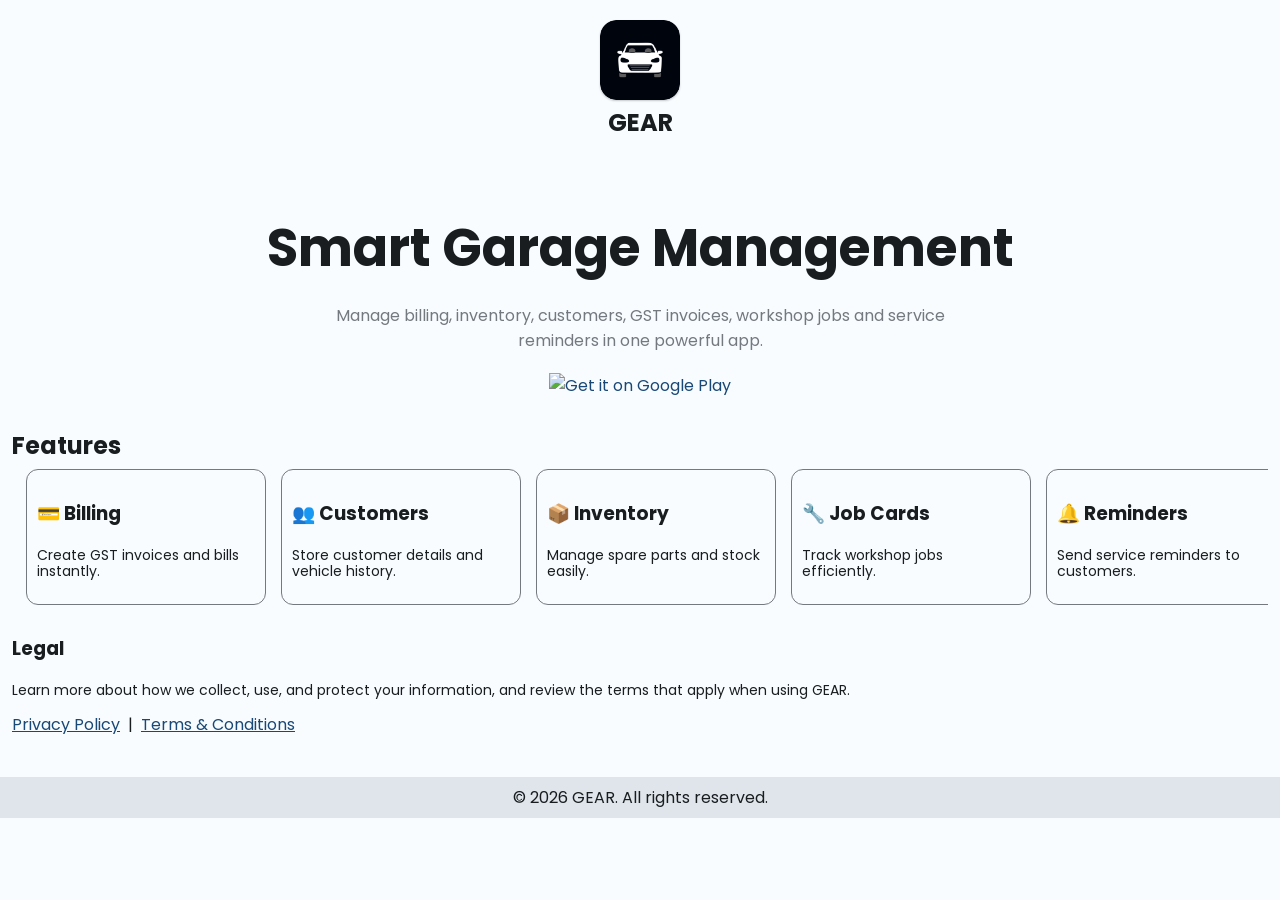
==== commit 2c4a63dd: "no data update" ====
--- a/index.html
+++ b/index.html
@@ -12,7 +12,7 @@
     <meta name="author" content="blueleafsoft">
 
     <meta name="robots" content="index, follow">
-    <meta name="theme-color" content="#0F1115">
+    <meta name="theme-color" content="#00040D">
 
     <link rel="canonical" href="https://gearapp.in/">
 
--- a/style.css
+++ b/style.css
@@ -116,18 +116,18 @@
     align-items: center;
     flex-direction: column;
     text-align: center;
-    padding: 40px;
+    padding: 10px;
 }
 
 .hero h1 {
     font-size: 52px;
-    margin-bottom: 15px;
+    margin-bottom: 0px;
 }
 
 .hero p {
     max-width: 650px;
-    color: #666;
-    margin-bottom: 30px;
+    color: var(--md-sys-color-outline);
+    margin-bottom: 20px;
 }
 
 .btn {
@@ -339,7 +339,7 @@
 
 
 .left-bar{
-    background: var(--md-sys-color-on-primary-fixed-variant);
+    background: var(--md-sys-color-on-secondary-fixed-variant);
     width:5px;
     align-self:stretch;
 }
@@ -394,7 +394,7 @@
 
 .title-bar{ 
    background: var(--md-sys-color-surface-container);
-   color: var(--md-sys-color-primary);
+   color: var(--md-sys-color-on-surface);
    
    overflow:hidden;
    border-radius: 6px;
